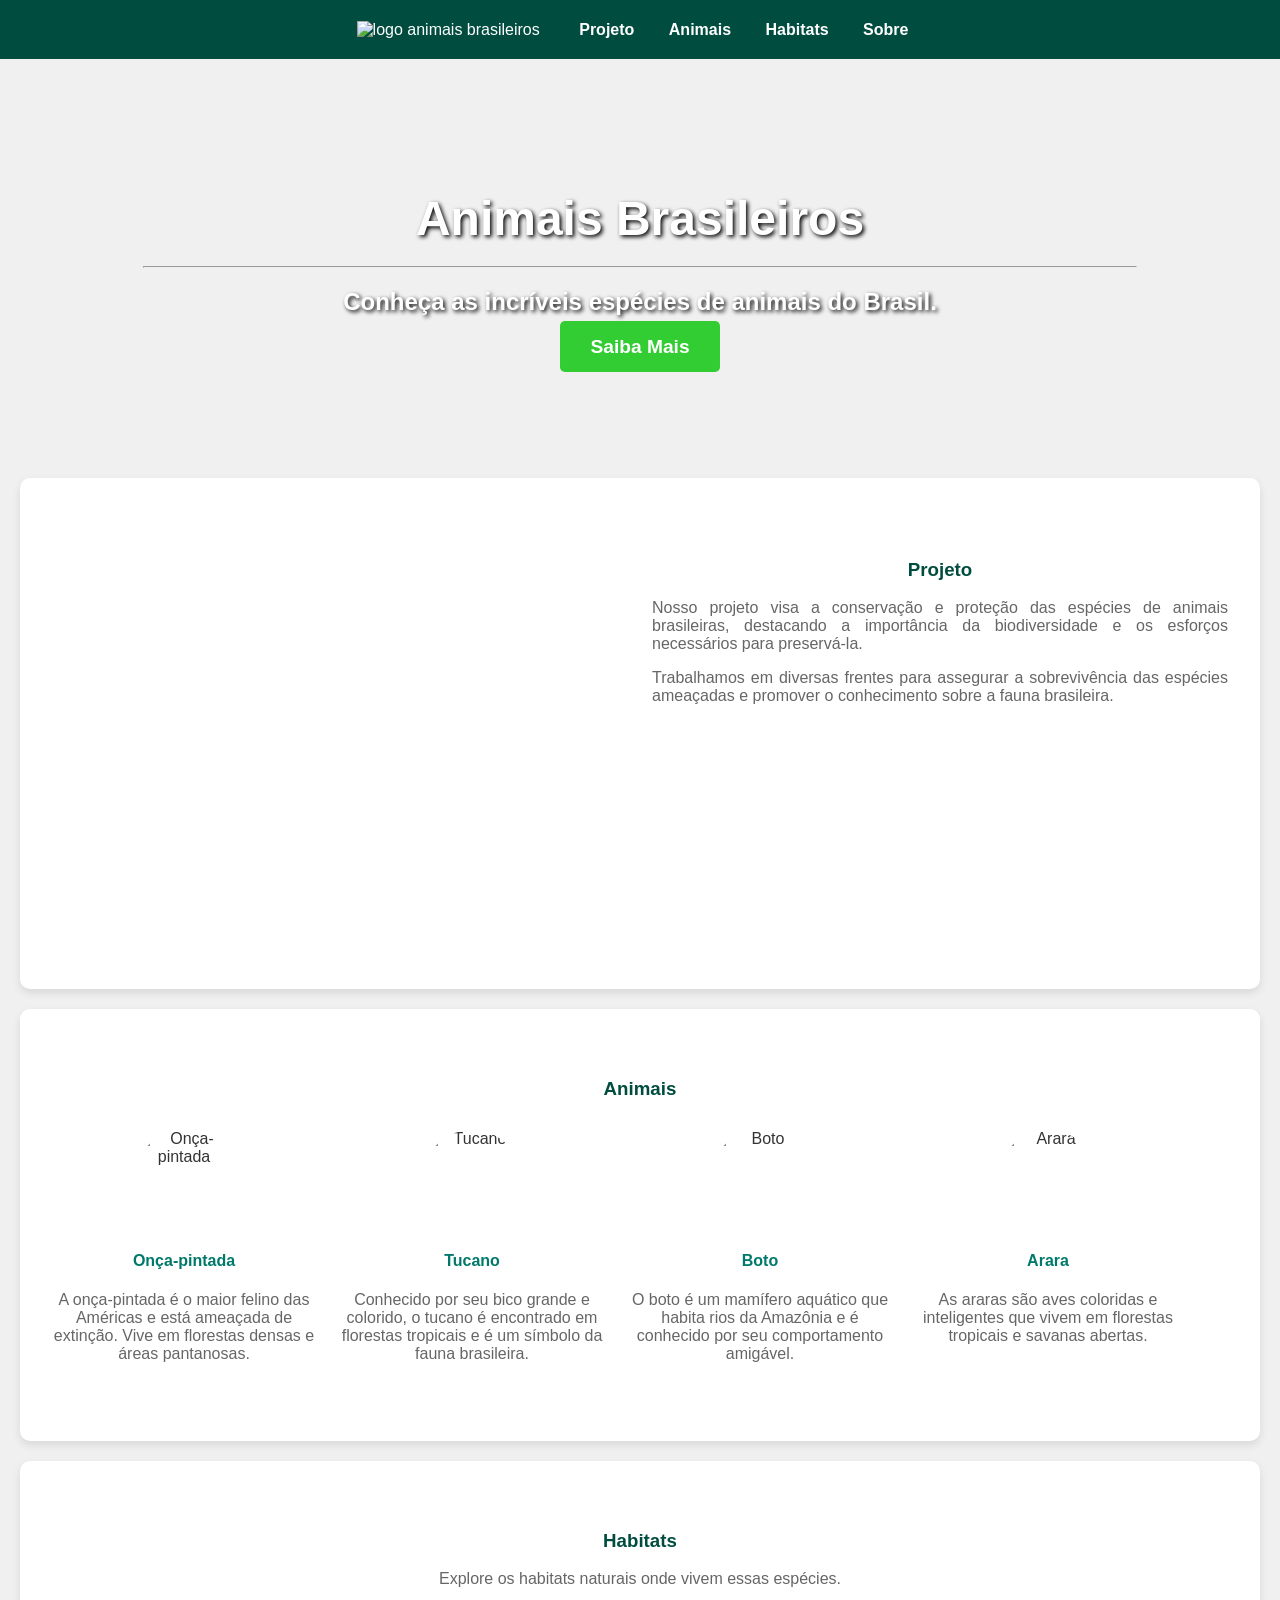
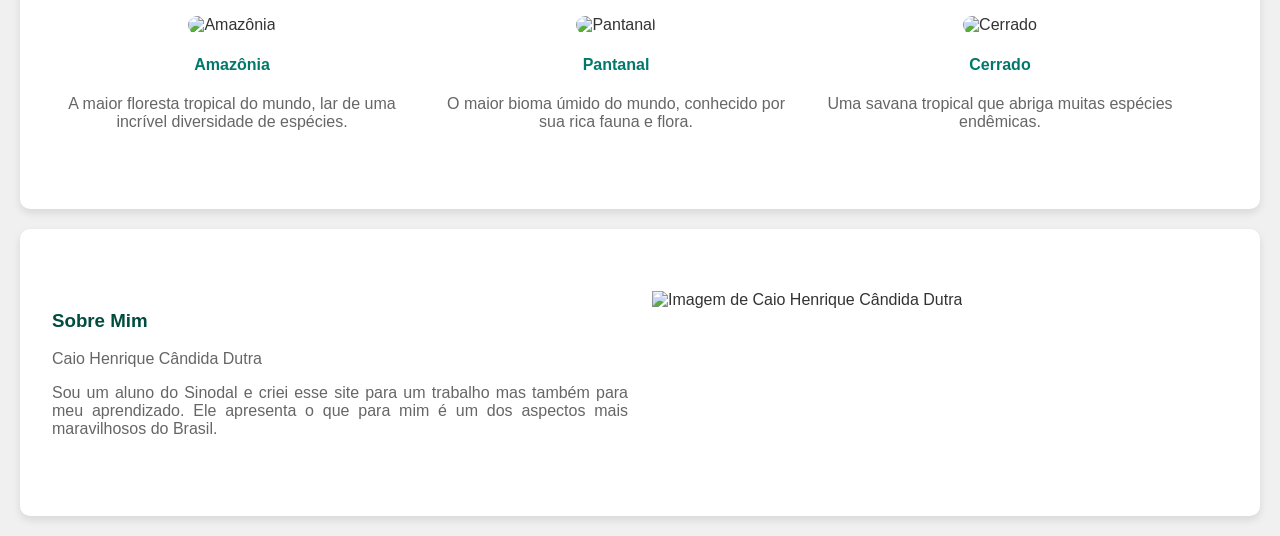
==== especies.html @ b69b497e "Add files via upload" ====
<!DOCTYPE html>
<html lang="pt-BR">
<head>
    <meta charset="UTF-8">
    <title>Meu primeiro site - Animais Brasileiros</title>
    <link rel="stylesheet" href="especies.css">
</head>
<body>
    <header id="cabecalho">
        <div id="logodiv">
            <img id="logo" src="img/logo.png" alt="logo animais brasileiros"/>
        </div>
        <ul id="menu">
            <li><a href="#Projeto">Projeto</a></li>
            <li><a href="#Animais">Animais</a></li>
            <li><a href="#Habitats">Habitats</a></li>
            <li><a href="#Sobre">Sobre</a></li>
        </ul>
    </header>
   
    <div id="imagem_fundo1">
        <h1 id="titulo1">Animais Brasileiros</h1>
        <hr align="center" width="80%">
        <h2 id="subtitulo1">Conheça as incríveis espécies de animais do Brasil.</h2>
        <a id="acao1" href="https://www.todamateria.com.br/fauna-do-brasil/" target="_blank">Saiba Mais</a>
    </div>

    <section id="Projeto" class="destaque2 clearfix">
        <div class="coluna">
            <iframe width="100%" height="383" src="https://www.youtube.com/embed/qZXzb7OqdAs" title="Documentário sobre animais brasileiros" frameborder="0" allow="accelerometer; autoplay; clipboard-write; encrypted-media; gyroscope; picture-in-picture; web-share" referrerpolicy="strict-origin-when-cross-origin" allowfullscreen></iframe>
        </div>
        <div class="coluna">
            <h3 class="centralizado">Projeto</h3>
            <p class="justificado">Nosso projeto visa a conservação e proteção das espécies de animais brasileiras, destacando a importância da biodiversidade e os esforços necessários para preservá-la.</p>
            <p class="justificado">Trabalhamos em diversas frentes para assegurar a sobrevivência das espécies ameaçadas e promover o conhecimento sobre a fauna brasileira.</p>
        </div>
    </section>

    <section id="Animais" class="clearfix destaque">
        <h3 class="centralizado">Animais</h3>
        <div class="coluna centralizado">
            <img class="icone" src="img/onca_pintada.png" alt="Onça-pintada" />
            <h4>Onça-pintada</h4>
            <p>A onça-pintada é o maior felino das Américas e está ameaçada de extinção. Vive em florestas densas e áreas pantanosas.</p>
        </div>
        <div class="coluna centralizado">
            <img class="icone" src="img/tucano.png" alt="Tucano" />
            <h4>Tucano</h4>
            <p>Conhecido por seu bico grande e colorido, o tucano é encontrado em florestas tropicais e é um símbolo da fauna brasileira.</p>
        </div>
        <div class="coluna centralizado">
            <img class="icone" src="img/boto.png" alt="Boto" />
            <h4>Boto</h4>
            <p>O boto é um mamífero aquático que habita rios da Amazônia e é conhecido por seu comportamento amigável.</p>
        </div>
        <div class="coluna centralizado">
            <img class="icone" src="img/arara.png" alt="Arara" />
            <h4>Arara</h4>
            <p>As araras são aves coloridas e inteligentes que vivem em florestas tropicais e savanas abertas.</p>
        </div>
    </section>

    <section id="Habitats" class="destaque clearfix">
        <h3 class="centralizado">Habitats</h3>
        <p class="centralizado">Explore os habitats naturais onde vivem essas espécies.</p>
        <div class="coluna centralizado">
            <img class="imgeco" src="img/amazonia.jpg" alt="Amazônia">
            <h4>Amazônia</h4>
            <p>A maior floresta tropical do mundo, lar de uma incrível diversidade de espécies.</p>
        </div>
        <div class="coluna centralizado">
            <img class="imgeco" src="img/pantanal.jpg" alt="Pantanal">
            <h4>Pantanal</h4>
            <p>O maior bioma úmido do mundo, conhecido por sua rica fauna e flora.</p>
        </div>
        <div class="coluna centralizado">
            <img class="imgeco" src="img/cerrado.jpg" alt="Cerrado">
            <h4>Cerrado</h4>
            <p>Uma savana tropical que abriga muitas espécies endêmicas.</p>
        </div>
    </section>

    <section id="Sobre" class="selecao clearfix">
        <div class="coluna">
            <h3>Sobre Mim</h3>
            <p>Caio Henrique Cândida Dutra</p>
            <p class="justificado">Sou um aluno do Sinodal e criei esse site para um trabalho mas também para meu aprendizado. Ele apresenta o que para mim é um dos aspectos mais maravilhosos do Brasil.</p>
        </div>
        <div class="coluna">
            <img width="100%" src="img/caio.png" alt="Imagem de Caio Henrique Cândida Dutra" />
        </div>
    </section>
</body>
</html>
---- especies.css ----
body {
    font-family: 'Arial', sans-serif;
    margin: 0;
    padding: 0;
    background-color: #f0f0f0;
    color: #333;
}

#cabecalho {
    background-color: #004d40;
    padding: 20px 0;
    text-align: center;
    color: white;
}

#logodiv {
    display: inline-block;
    margin-right: 20px;
    vertical-align: middle;
}

#logo {
    height: 50px;
}

#menu {
    display: inline-block;
    list-style: none;
    padding: 0;
    margin: 0;
    vertical-align: middle;
}

#menu li {
    display: inline;
    margin: 0 15px;
}

#menu a {
    color: white;
    text-decoration: none;
    font-weight: bold;
}

#imagem_fundo1 {
    background-image: url('img/amazonia.jpg');
    background-size: cover;
    color: white;
    text-align: center;
    padding: 100px 20px;
    background-position: center;
}

#titulo1 {
    font-size: 3em;
    margin-bottom: 20px;
    text-shadow: 2px 2px 4px #000;
}

#subtitulo1 {
    font-size: 1.5em;
    margin: 20px 0;
    text-shadow: 2px 2px 4px #000;
}

#acao1 {
    background-color: #32CD32;
    color: white;
    padding: 15px 30px;
    text-decoration: none;
    border-radius: 5px;
    font-size: 1.2em;
    font-weight: bold;
}

.destaque2, .destaque, .selecao {
    padding: 50px 20px;
    background-color: #fff;
    margin: 20px auto;
    box-shadow: 0 4px 8px rgba(0, 0, 0, 0.1);
    border-radius: 10px;
    max-width: 1200px;
}

.coluna {
    float: left;
    margin: 1%;
    box-sizing: border-box;
}

.centralizado {
    text-align: center;
}

.justificado {
    text-align: justify;
}

#Projeto .coluna {
    width: 48%;
}

#Animais .coluna {
    width: 22%;
}

#Habitats .coluna {
    width: 30%;
}

#Sobre .coluna {
    width: 48%;
}

.icone {
    width: 100px;
    height: 100px;
    display: block;
    margin: 0 auto 10px;
    border-radius: 50%;
}

.imgeco {
    width: 100%;
    height: auto;
    border-radius: 10px;
}

.clearfix::after {
    content: "";
    display: table;
    clear: both;
}

h3 {
    color: #004d40;
}

h4 {
    color: #00796b;
}

p {
    color: #666;
}

a {
    transition: background-color 0.3s, color 0.3s;
}

#menu a:hover, #acao1:hover {
    background-color: #00796b;
    color: white;
    border-radius: 5px;
    padding: 5px 10px;
}
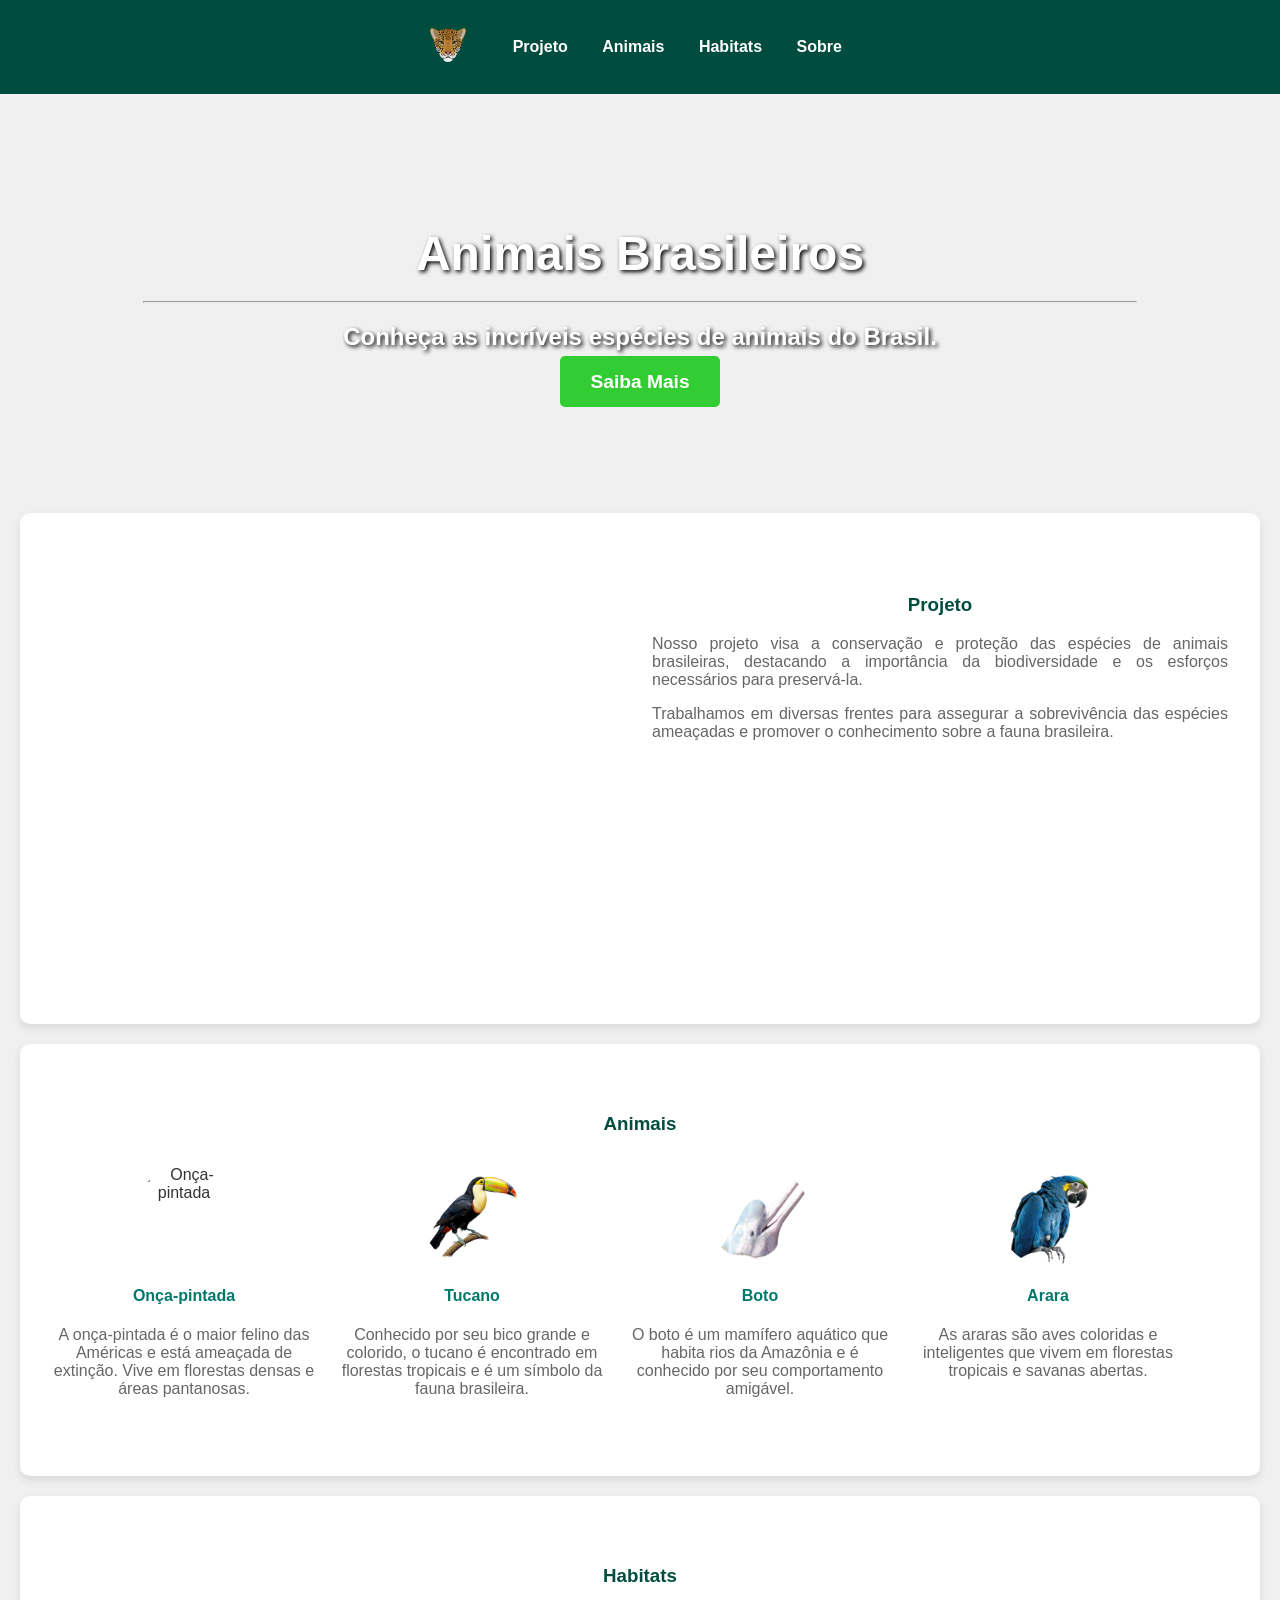
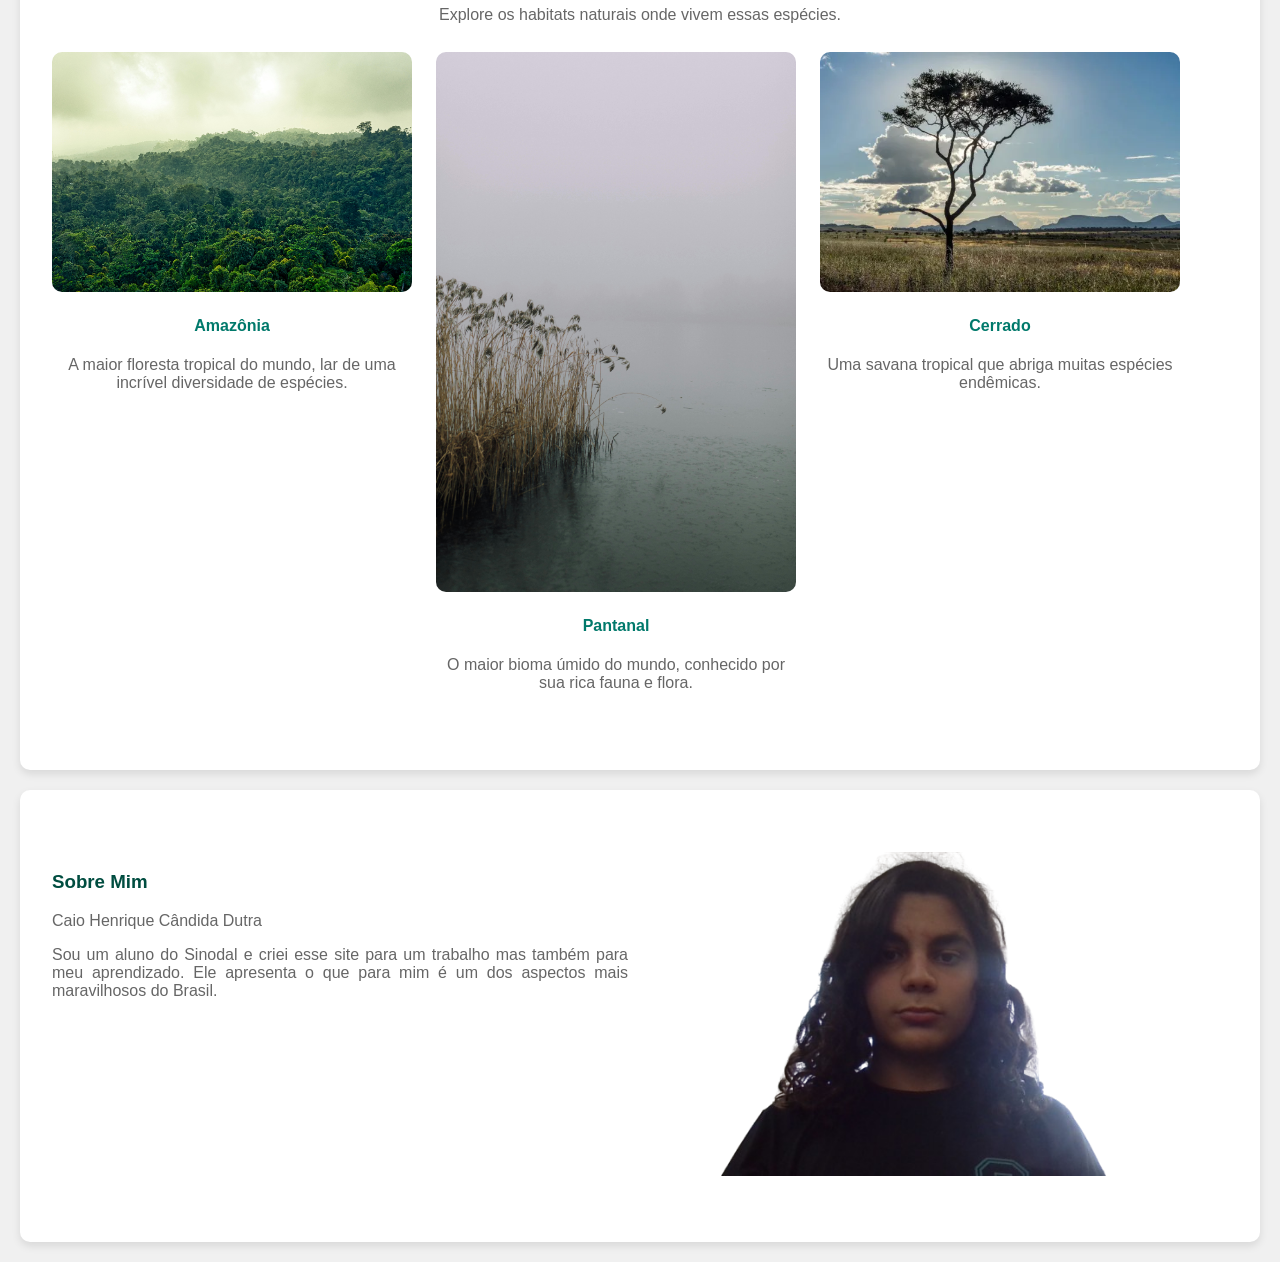
==== commit 028f016d: "Update especies.html" ====
--- a/especies.html
+++ b/especies.html
@@ -8,7 +8,7 @@
 <body>
     <header id="cabecalho">
         <div id="logodiv">
-            <img id="logo" src="img/logo.png" alt="logo animais brasileiros"/>
+            <img id="logo" src="logo.png" alt="logo animais brasileiros"/>
         </div>
         <ul id="menu">
             <li><a href="#Projeto">Projeto</a></li>
@@ -44,17 +44,17 @@
             <p>A onça-pintada é o maior felino das Américas e está ameaçada de extinção. Vive em florestas densas e áreas pantanosas.</p>
         </div>
         <div class="coluna centralizado">
-            <img class="icone" src="img/tucano.png" alt="Tucano" />
+            <img class="icone" src="tucano.png" alt="Tucano" />
             <h4>Tucano</h4>
             <p>Conhecido por seu bico grande e colorido, o tucano é encontrado em florestas tropicais e é um símbolo da fauna brasileira.</p>
         </div>
         <div class="coluna centralizado">
-            <img class="icone" src="img/boto.png" alt="Boto" />
+            <img class="icone" src="boto.png" alt="Boto" />
             <h4>Boto</h4>
             <p>O boto é um mamífero aquático que habita rios da Amazônia e é conhecido por seu comportamento amigável.</p>
         </div>
         <div class="coluna centralizado">
-            <img class="icone" src="img/arara.png" alt="Arara" />
+            <img class="icone" src="arara.png" alt="Arara" />
             <h4>Arara</h4>
             <p>As araras são aves coloridas e inteligentes que vivem em florestas tropicais e savanas abertas.</p>
         </div>
@@ -64,17 +64,17 @@
         <h3 class="centralizado">Habitats</h3>
         <p class="centralizado">Explore os habitats naturais onde vivem essas espécies.</p>
         <div class="coluna centralizado">
-            <img class="imgeco" src="img/amazonia.jpg" alt="Amazônia">
+            <img class="imgeco" src="amazonia.jpg" alt="Amazônia">
             <h4>Amazônia</h4>
             <p>A maior floresta tropical do mundo, lar de uma incrível diversidade de espécies.</p>
         </div>
         <div class="coluna centralizado">
-            <img class="imgeco" src="img/pantanal.jpg" alt="Pantanal">
+            <img class="imgeco" src="pantanal.jpg" alt="Pantanal">
             <h4>Pantanal</h4>
             <p>O maior bioma úmido do mundo, conhecido por sua rica fauna e flora.</p>
         </div>
         <div class="coluna centralizado">
-            <img class="imgeco" src="img/cerrado.jpg" alt="Cerrado">
+            <img class="imgeco" src="cerrado.jpg" alt="Cerrado">
             <h4>Cerrado</h4>
             <p>Uma savana tropical que abriga muitas espécies endêmicas.</p>
         </div>
@@ -87,7 +87,7 @@
             <p class="justificado">Sou um aluno do Sinodal e criei esse site para um trabalho mas também para meu aprendizado. Ele apresenta o que para mim é um dos aspectos mais maravilhosos do Brasil.</p>
         </div>
         <div class="coluna">
-            <img width="100%" src="img/caio.png" alt="Imagem de Caio Henrique Cândida Dutra" />
+            <img width="100%" src="caio.png" alt="Imagem de Caio Henrique Cândida Dutra" />
         </div>
     </section>
 </body>
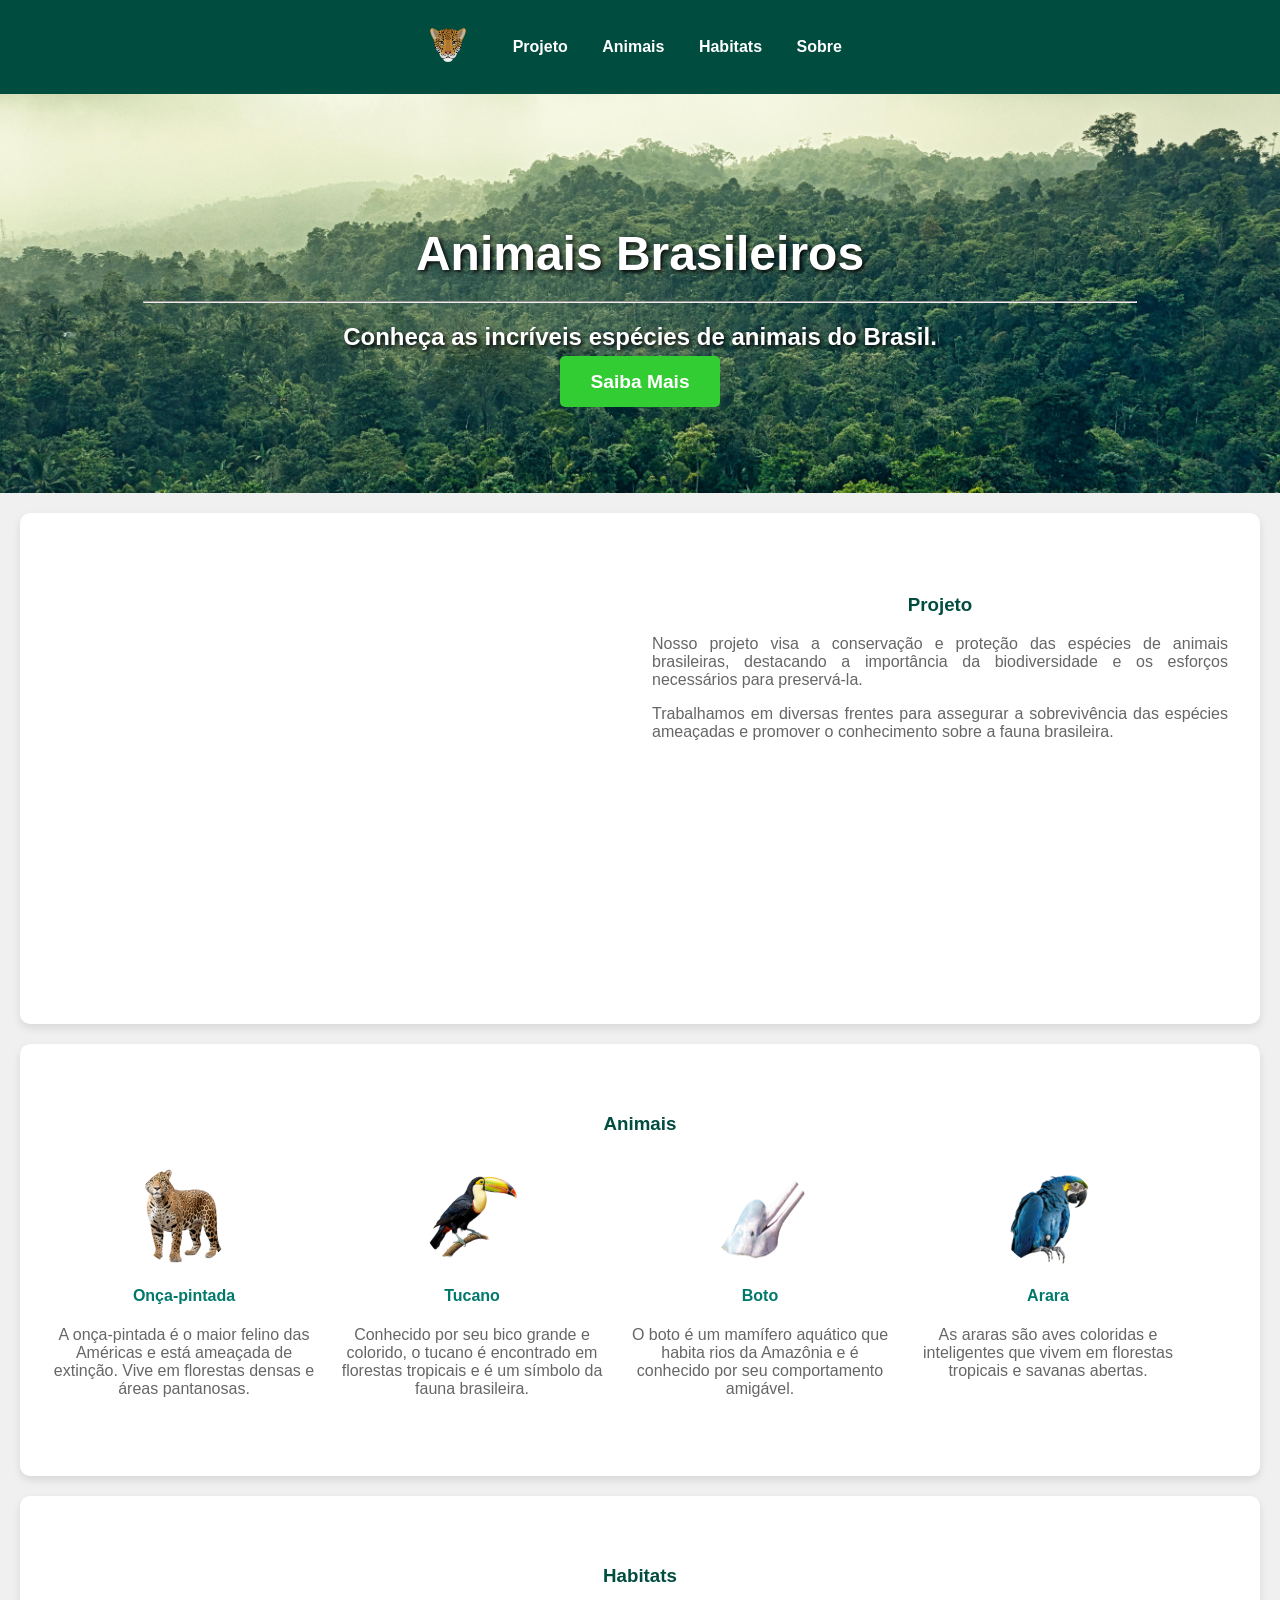
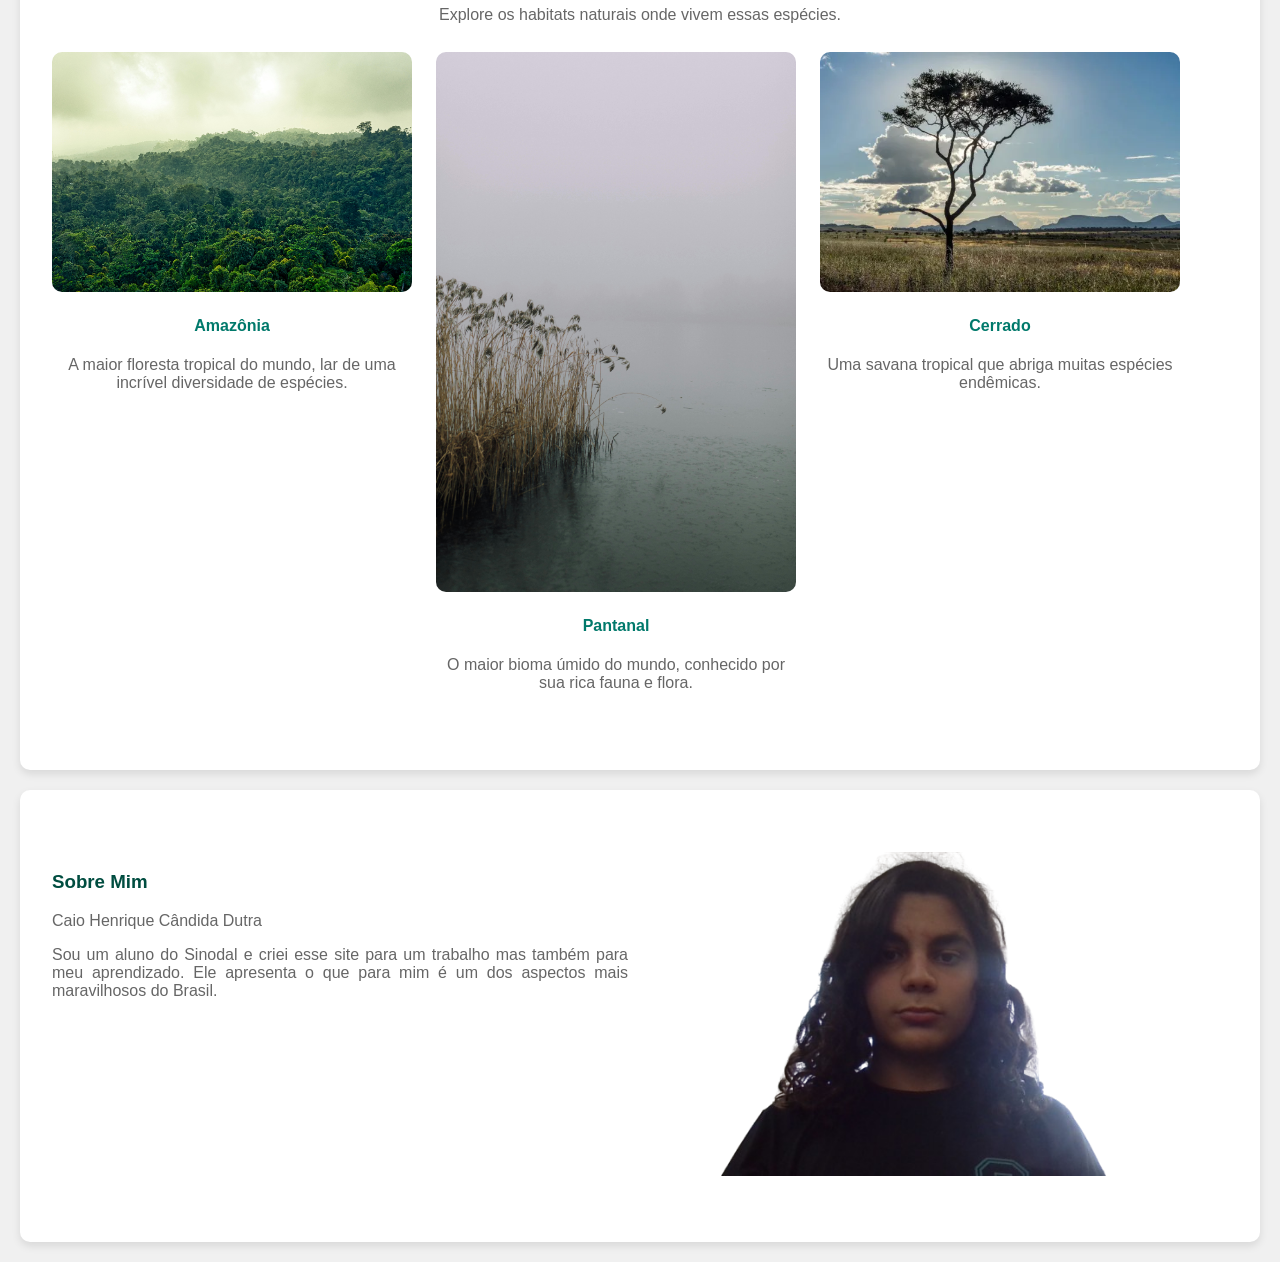
==== commit 86ec9392: "Update especies.html" ====
--- a/especies.html
+++ b/especies.html
@@ -39,7 +39,7 @@
     <section id="Animais" class="clearfix destaque">
         <h3 class="centralizado">Animais</h3>
         <div class="coluna centralizado">
-            <img class="icone" src="img/onca_pintada.png" alt="Onça-pintada" />
+            <img class="icone" src="onca_pintada.png" alt="Onça-pintada" />
             <h4>Onça-pintada</h4>
             <p>A onça-pintada é o maior felino das Américas e está ameaçada de extinção. Vive em florestas densas e áreas pantanosas.</p>
         </div>
--- a/especies.css
+++ b/especies.css
@@ -43,7 +43,7 @@
 }
 
 #imagem_fundo1 {
-    background-image: url('img/amazonia.jpg');
+    background-image: url('amazonia.jpg');
     background-size: cover;
     color: white;
     text-align: center;
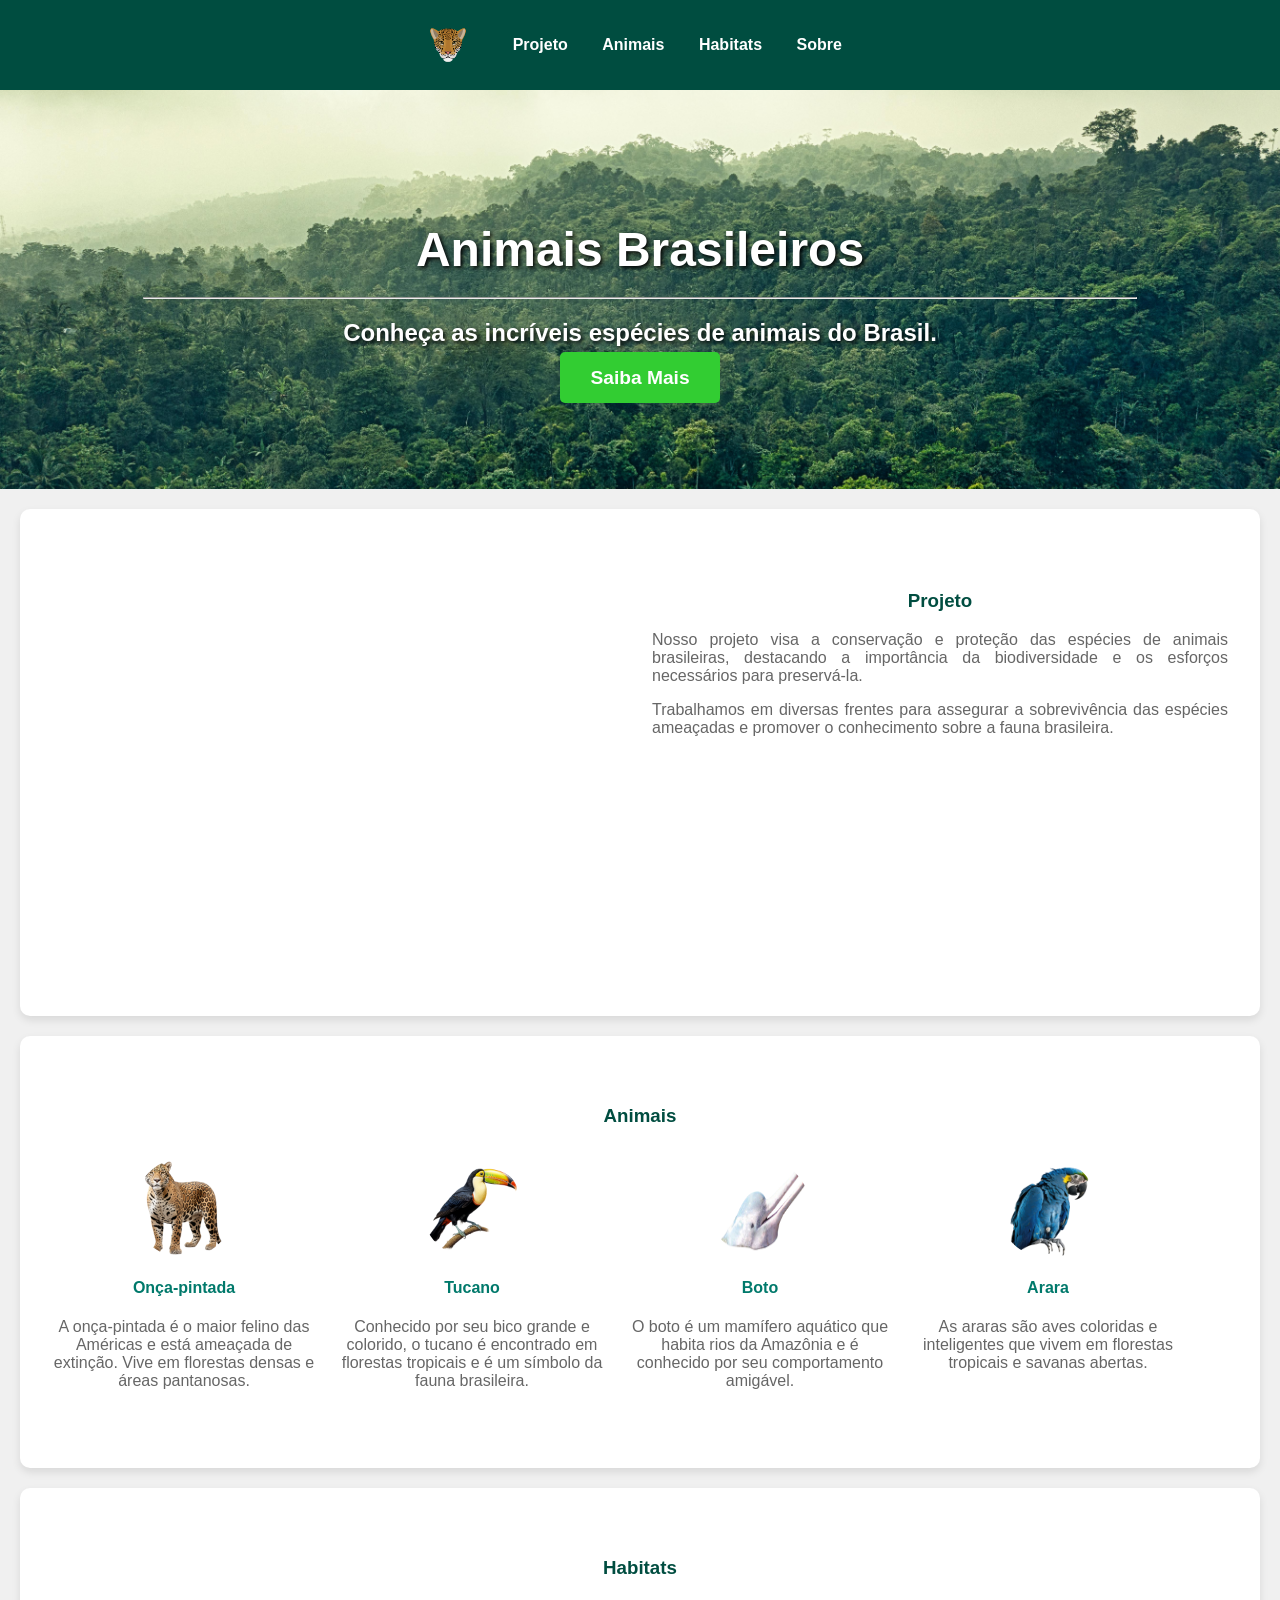
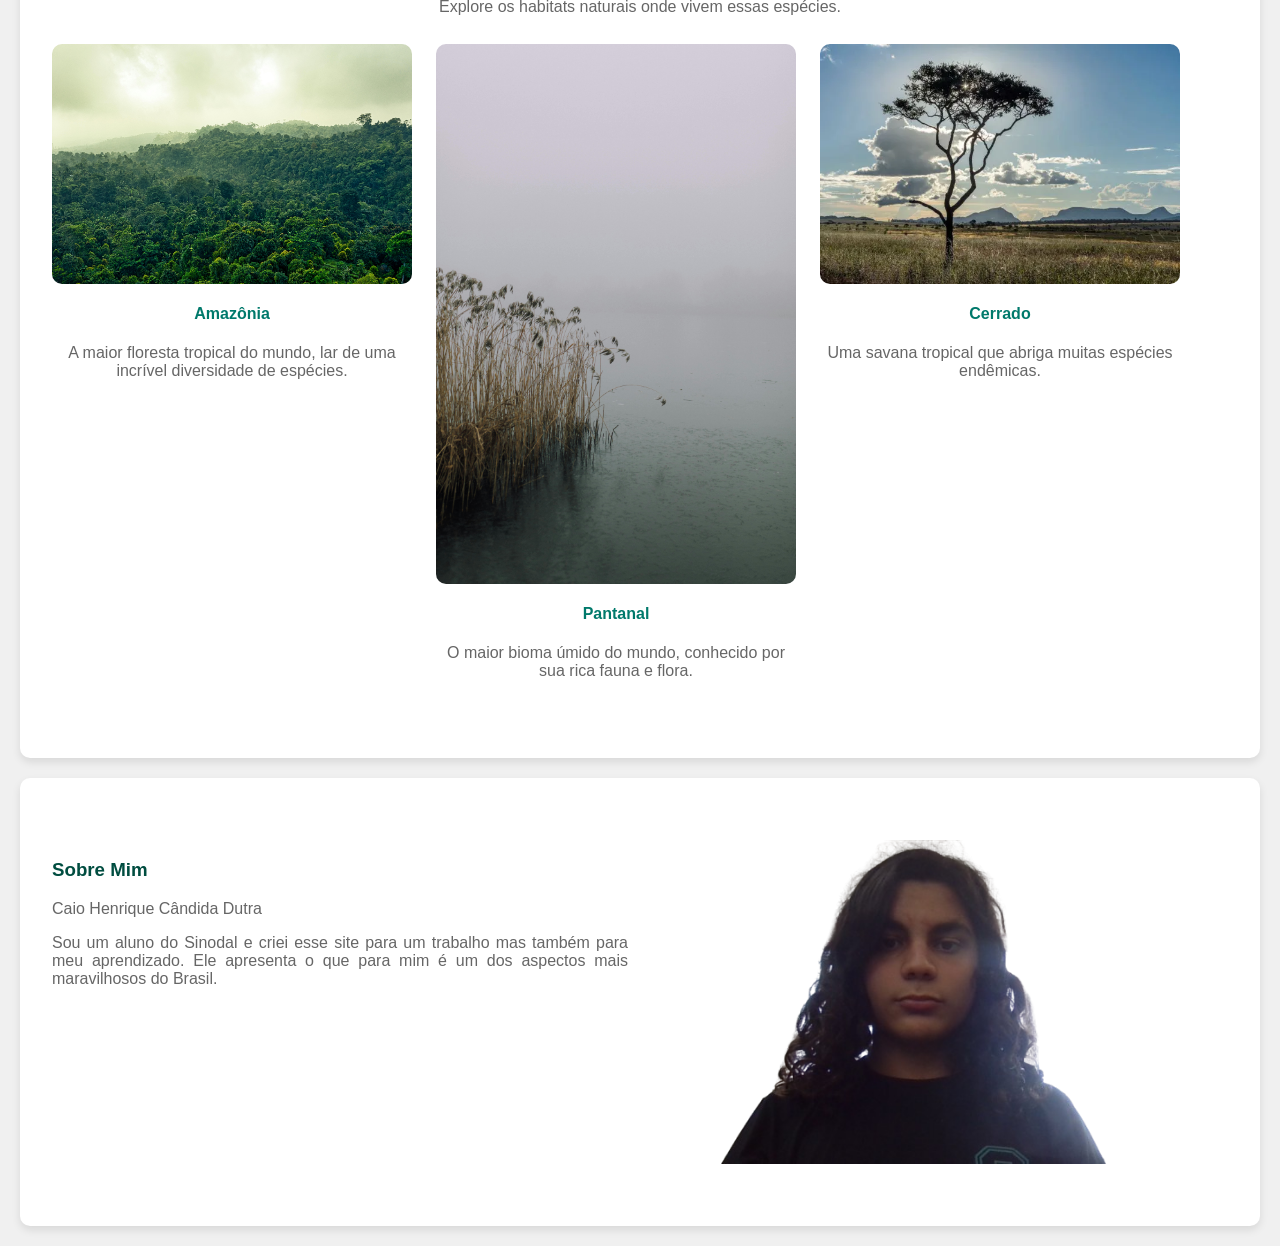
==== commit 63bdd7d2: "Update and rename index.html to especies.html" ====
--- a/especies.html
+++ b/especies.html
@@ -1,4 +1,4 @@
-<!DOCTYPE html>
+
 <html lang="pt-BR">
 <head>
     <meta charset="UTF-8">
